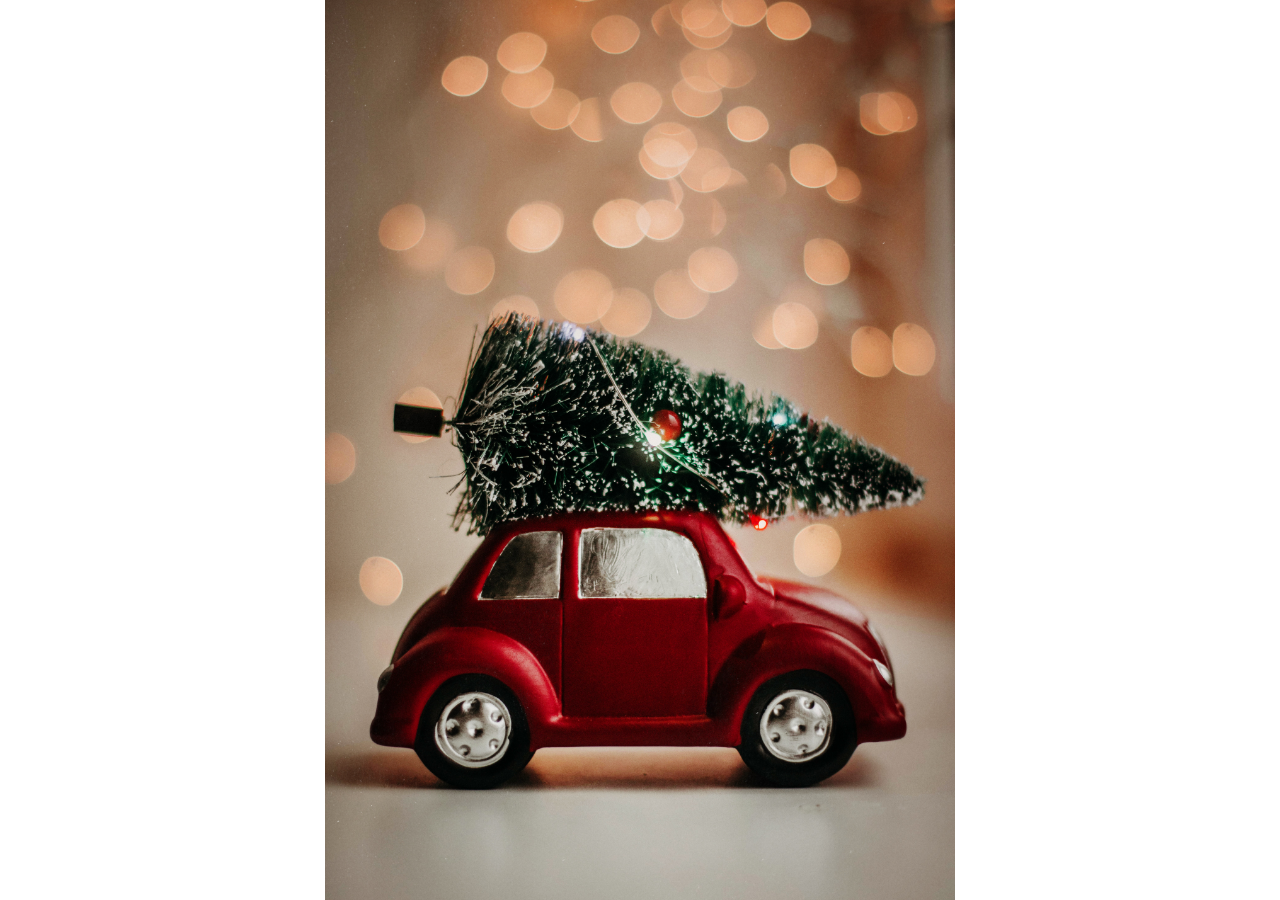
==== index.html @ 497d7b80 "cc" ====
<!DOCTYPE html>
<html lang="es">
<head>
    <link rel="stylesheet" href="./TarjetaEstilos.css">
    <meta charset="UTF-8">
    <meta http-equiv="X-UA-Compatible" content="IE=edge">
    <meta name="viewport" content="width=device-width, initial-scale=1.0">
    <title>Document</title>
</head>
<body>
    <img src="./cochecito.jpg">
    <div>

            <p>Te deseamos</p>
            <p>Una feliz Navidad</p>
            <p>Jose Antonio</p>
    </div>

</body>
</html>
---- TarjetaEstilos.css ----
/* 
Tarjeta para examen 1ª Trimestre
navidad css
 */

 * {
    margin: 0;
    padding: 0;
    box-sizing: border-box;
}

body {
    width: 100vw;
    height: 100vh;
    overflow: hidden;
}

img {
    position:absolute;
    top:0;
    left:0;    
    width:100%;
    height:100%;
    object-fit: cover;
    object-position: 60% 10%;

    transition: all 1.5s ease;
    -webkit-transition: all 1.5s ease;
    z-index:0;
}

div {
    padding-top: 5%;
    position:absolute;
    top:0%;
    left:0%;
    width: 100%;
    height: 100%;
    opacity:0;
    display:flex;
    flex-direction:column;
    align-items:center;
    justify-content:flex-start;

    transition: all 1.5s ease;
    -webkit-transition: all 1.5s ease;
    background-color:transparent;
    z-index:1;
}

p {
    text-align:center;

    transition: all 1.5s ease;
    -webkit-transition: all 1.5s ease;
    background-color:transparent;
    color:red;
    text-shadow:1px 1px goldenrod;
    font-size:calc(1.2em + 1vw + 1vh);
    font-weight:bold;
    z-index:2;
    animation-duration: 3s;
    animation-name: dos;
    animation-iteration-count: 5;
    animation-direction: alternate;

}
@keyframes dos {
    from{
        margin-left: 20%;
        width:100%;
        color:red;
    }
    50%{
        font-size: 200%;
        color: yellow;
    }
    to{
        margin-right: 0%;
        width:100%;
        color:blue;
    }
}
p:nth-child(3) {
    color:green;
    font-style:italic;
}

div:active, div:hover {
    opacity:1;
    background-color:rgba(255,255,255,0.15);
    
}


@media all and (orientation:landscape){
    img, div {
        width:70vh;
        margin-left:calc(50vw - 35vh);
    }
}
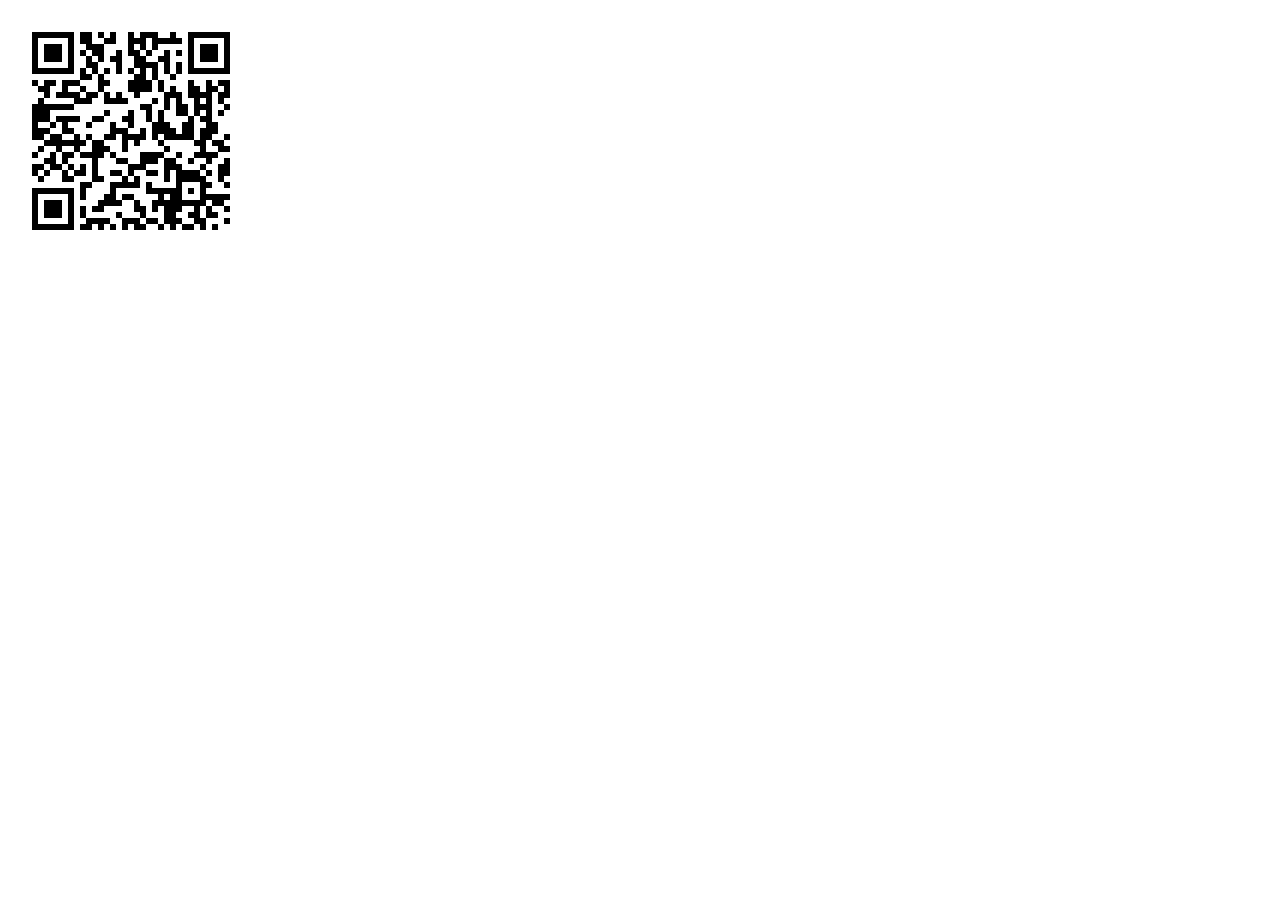
==== commit ef1efdbf: "cc" ====
--- a/index.html
+++ b/index.html
@@ -1,20 +1,13 @@
 <!DOCTYPE html>
 <html lang="es">
 <head>
-    <link rel="stylesheet" href="./TarjetaEstilos.css">
     <meta charset="UTF-8">
     <meta http-equiv="X-UA-Compatible" content="IE=edge">
     <meta name="viewport" content="width=device-width, initial-scale=1.0">
     <title>Document</title>
 </head>
 <body>
-    <img src="./cochecito.jpg">
-    <div>
-
-            <p>Te deseamos</p>
-            <p>Una feliz Navidad</p>
-            <p>Jose Antonio</p>
-    </div>
-
+   <img src="./QR.png">
+ 
 </body>
 </html>